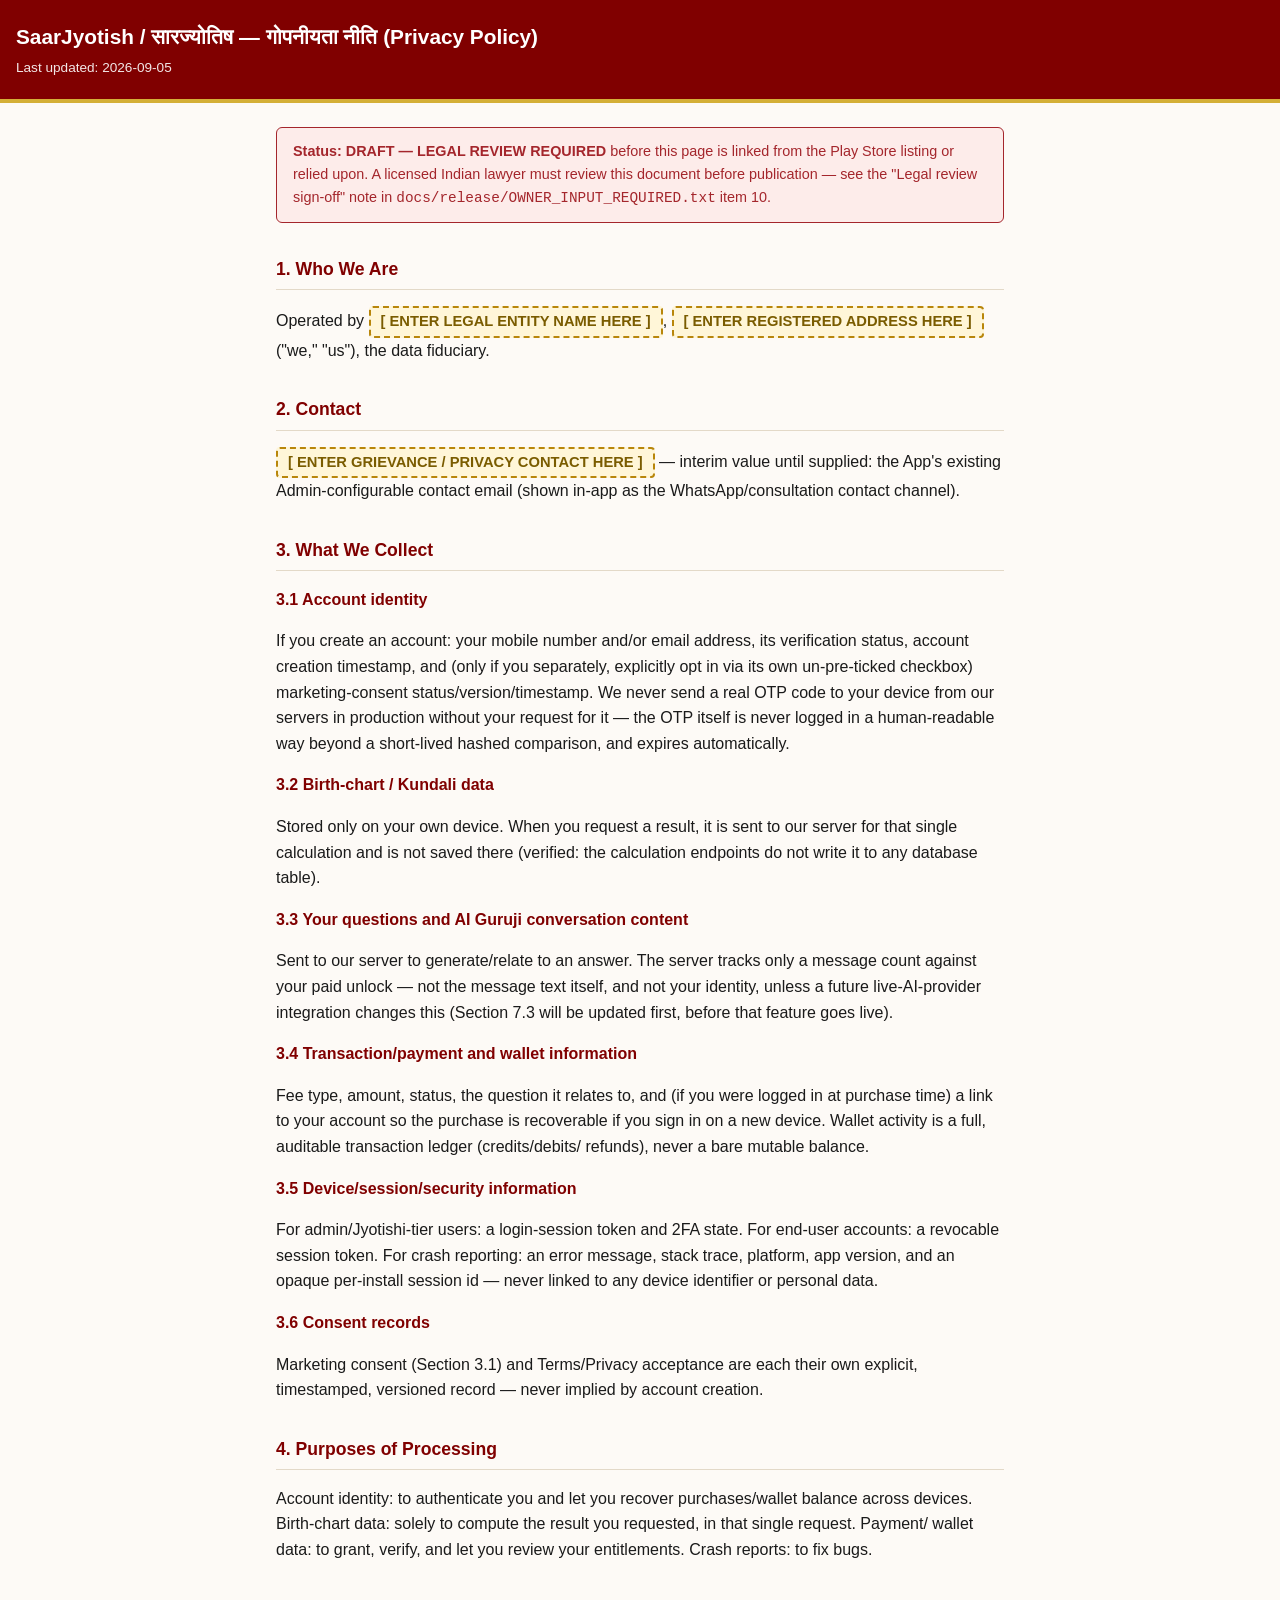
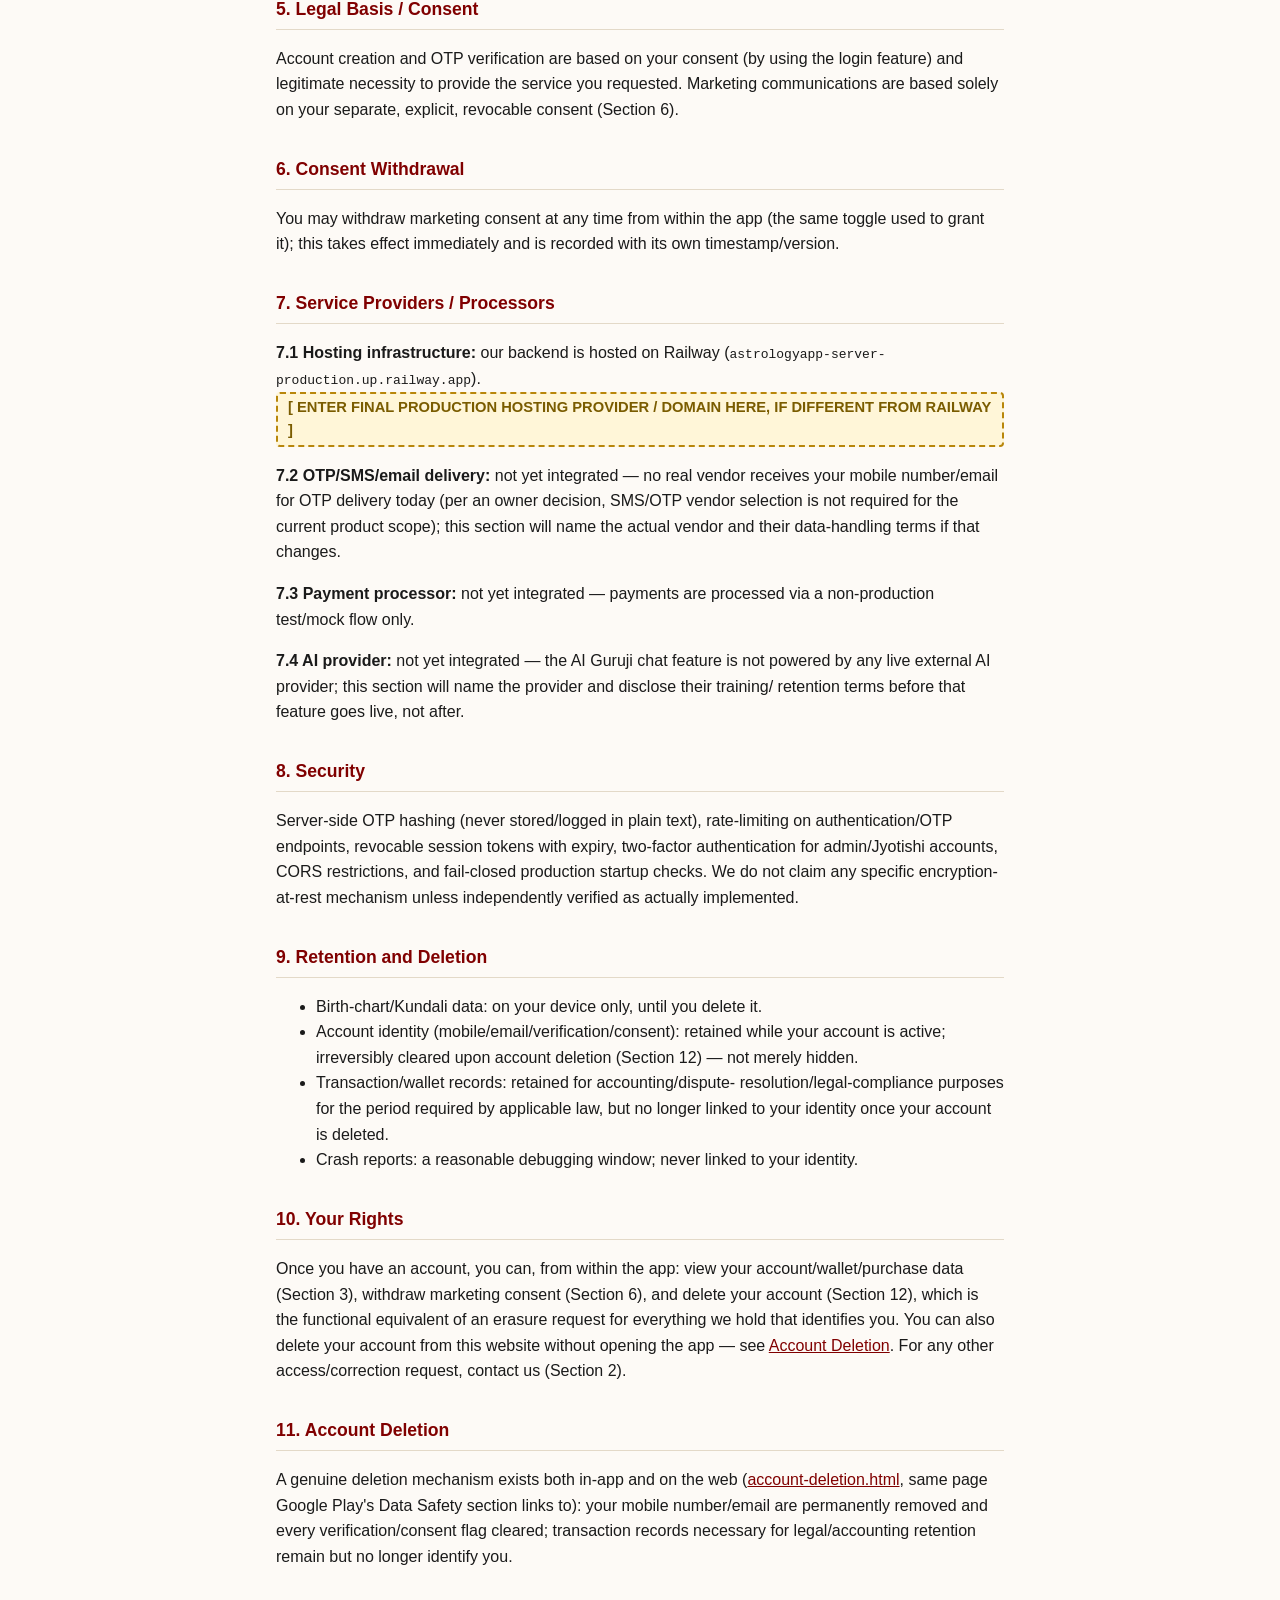
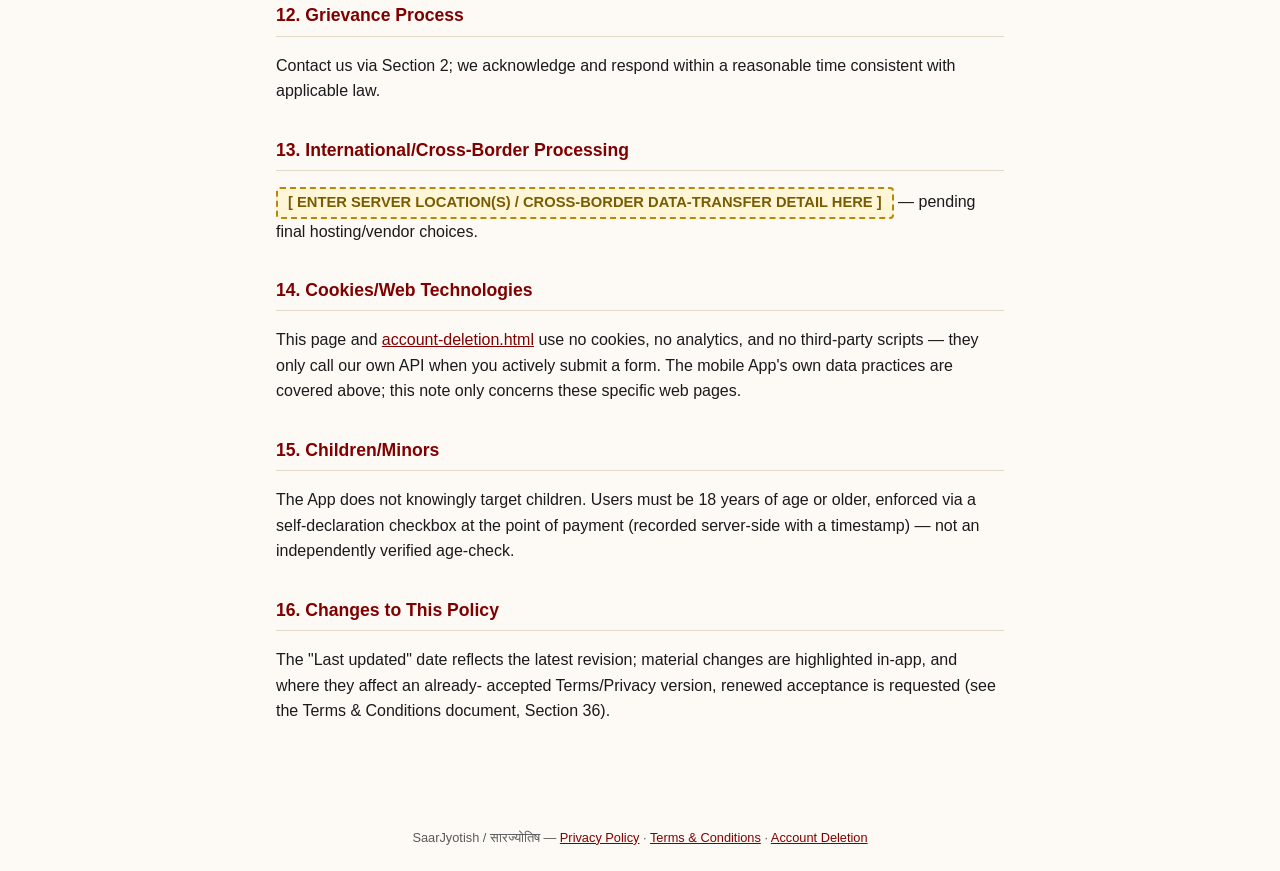
==== privacy-policy.html @ 2328395e "Deploy public legal + account-deletion pages to GitHub Pages Publishes ONLY docs/legal/web/'s 4 site" ====
<!DOCTYPE html>
<html lang="hi">
<head>
<meta charset="UTF-8">
<meta name="viewport" content="width=device-width, initial-scale=1">
<title>Privacy Policy — SaarJyotish / सारज्योतिष</title>
<!--
  Generated from docs/legal/PRIVACY_POLICY.md (kept as the single source
  of truth). If that file changes, re-apply the same edit here -- do not
  hand-drift the two apart. See docs/legal/web/README.md for deployment
  instructions and the full placeholder list.

  This is the publicly-hosted Privacy Policy URL Google Play's Data
  Safety section requires (docs/release/OWNER_INPUT_REQUIRED.txt item 4).
  The page itself is finished; only its HOSTING LOCATION (which domain
  it lives at) and the bracketed [PLACEHOLDER] values below are still
  open -- see the placeholder list in README.md.
-->
<link rel="stylesheet" href="_shared.css">
</head>
<body>
<header class="page-header">
  <h1>SaarJyotish / सारज्योतिष — गोपनीयता नीति (Privacy Policy)</h1>
  <p>Last updated: 2026-09-05</p>
</header>
<main>
  <div class="status-banner">
    <strong>Status: DRAFT — LEGAL REVIEW REQUIRED</strong> before this
    page is linked from the Play Store listing or relied upon. A
    licensed Indian lawyer must review this document before publication
    — see the "Legal review sign-off" note in
    <code>docs/release/OWNER_INPUT_REQUIRED.txt</code> item 10.
  </div>

  <h2>1. Who We Are</h2>
  <p>Operated by <span class="placeholder">[ ENTER LEGAL ENTITY NAME HERE ]</span>,
  <span class="placeholder">[ ENTER REGISTERED ADDRESS HERE ]</span>
  ("we," "us"), the data fiduciary.</p>

  <h2>2. Contact</h2>
  <p><span class="placeholder">[ ENTER GRIEVANCE / PRIVACY CONTACT HERE ]</span>
  — interim value until supplied: the App's existing Admin-configurable
  contact email (shown in-app as the WhatsApp/consultation contact
  channel).</p>

  <h2>3. What We Collect</h2>
  <h3>3.1 Account identity</h3>
  <p>If you create an account: your mobile number and/or email address,
  its verification status, account creation timestamp, and (only if you
  separately, explicitly opt in via its own un-pre-ticked checkbox)
  marketing-consent status/version/timestamp. We never send a real OTP
  code to your device from our servers in production without your
  request for it — the OTP itself is never logged in a human-readable
  way beyond a short-lived hashed comparison, and expires
  automatically.</p>

  <h3>3.2 Birth-chart / Kundali data</h3>
  <p>Stored only on your own device. When you request a result, it is
  sent to our server for that single calculation and is not saved there
  (verified: the calculation endpoints do not write it to any database
  table).</p>

  <h3>3.3 Your questions and AI Guruji conversation content</h3>
  <p>Sent to our server to generate/relate to an answer. The server
  tracks only a message count against your paid unlock — not the
  message text itself, and not your identity, unless a future
  live-AI-provider integration changes this (Section 7.3 will be
  updated first, before that feature goes live).</p>

  <h3>3.4 Transaction/payment and wallet information</h3>
  <p>Fee type, amount, status, the question it relates to, and (if you
  were logged in at purchase time) a link to your account so the
  purchase is recoverable if you sign in on a new device. Wallet
  activity is a full, auditable transaction ledger (credits/debits/
  refunds), never a bare mutable balance.</p>

  <h3>3.5 Device/session/security information</h3>
  <p>For admin/Jyotishi-tier users: a login-session token and 2FA state.
  For end-user accounts: a revocable session token. For crash reporting:
  an error message, stack trace, platform, app version, and an opaque
  per-install session id — never linked to any device identifier or
  personal data.</p>

  <h3>3.6 Consent records</h3>
  <p>Marketing consent (Section 3.1) and Terms/Privacy acceptance are
  each their own explicit, timestamped, versioned record — never implied
  by account creation.</p>

  <h2>4. Purposes of Processing</h2>
  <p>Account identity: to authenticate you and let you recover
  purchases/wallet balance across devices. Birth-chart data: solely to
  compute the result you requested, in that single request. Payment/
  wallet data: to grant, verify, and let you review your entitlements.
  Crash reports: to fix bugs.</p>

  <h2>5. Legal Basis / Consent</h2>
  <p>Account creation and OTP verification are based on your consent (by
  using the login feature) and legitimate necessity to provide the
  service you requested. Marketing communications are based solely on
  your separate, explicit, revocable consent (Section 6).</p>

  <h2>6. Consent Withdrawal</h2>
  <p>You may withdraw marketing consent at any time from within the app
  (the same toggle used to grant it); this takes effect immediately and
  is recorded with its own timestamp/version.</p>

  <h2>7. Service Providers / Processors</h2>
  <p><strong>7.1 Hosting infrastructure:</strong> our backend is hosted
  on Railway (<code>astrologyapp-server-production.up.railway.app</code>).
  <span class="placeholder">[ ENTER FINAL PRODUCTION HOSTING PROVIDER / DOMAIN HERE, IF DIFFERENT FROM RAILWAY ]</span></p>
  <p><strong>7.2 OTP/SMS/email delivery:</strong> not yet integrated — no
  real vendor receives your mobile number/email for OTP delivery today
  (per an owner decision, SMS/OTP vendor selection is not required for
  the current product scope); this section will name the actual vendor
  and their data-handling terms if that changes.</p>
  <p><strong>7.3 Payment processor:</strong> not yet integrated —
  payments are processed via a non-production test/mock flow only.</p>
  <p><strong>7.4 AI provider:</strong> not yet integrated — the AI
  Guruji chat feature is not powered by any live external AI provider;
  this section will name the provider and disclose their training/
  retention terms before that feature goes live, not after.</p>

  <h2>8. Security</h2>
  <p>Server-side OTP hashing (never stored/logged in plain text),
  rate-limiting on authentication/OTP endpoints, revocable session
  tokens with expiry, two-factor authentication for admin/Jyotishi
  accounts, CORS restrictions, and fail-closed production startup
  checks. We do not claim any specific encryption-at-rest mechanism
  unless independently verified as actually implemented.</p>

  <h2>9. Retention and Deletion</h2>
  <ul>
    <li>Birth-chart/Kundali data: on your device only, until you delete it.</li>
    <li>Account identity (mobile/email/verification/consent): retained
    while your account is active; irreversibly cleared upon account
    deletion (Section 12) — not merely hidden.</li>
    <li>Transaction/wallet records: retained for accounting/dispute-
    resolution/legal-compliance purposes for the period required by
    applicable law, but no longer linked to your identity once your
    account is deleted.</li>
    <li>Crash reports: a reasonable debugging window; never linked to
    your identity.</li>
  </ul>

  <h2>10. Your Rights</h2>
  <p>Once you have an account, you can, from within the app: view your
  account/wallet/purchase data (Section 3), withdraw marketing consent
  (Section 6), and delete your account (Section 12), which is the
  functional equivalent of an erasure request for everything we hold
  that identifies you. You can also delete your account from this
  website without opening the app — see
  <a href="account-deletion.html">Account Deletion</a>. For any other
  access/correction request, contact us (Section 2).</p>

  <h2>11. Account Deletion</h2>
  <p>A genuine deletion mechanism exists both in-app and on the web
  (<a href="account-deletion.html">account-deletion.html</a>, same page
  Google Play's Data Safety section links to): your mobile number/email
  are permanently removed and every verification/consent flag cleared;
  transaction records necessary for legal/accounting retention remain
  but no longer identify you.</p>

  <h2>12. Grievance Process</h2>
  <p>Contact us via Section 2; we acknowledge and respond within a
  reasonable time consistent with applicable law.</p>

  <h2>13. International/Cross-Border Processing</h2>
  <p><span class="placeholder">[ ENTER SERVER LOCATION(S) / CROSS-BORDER DATA-TRANSFER DETAIL HERE ]</span>
  — pending final hosting/vendor choices.</p>

  <h2>14. Cookies/Web Technologies</h2>
  <p>This page and <a href="account-deletion.html">account-deletion.html</a>
  use no cookies, no analytics, and no third-party scripts — they only
  call our own API when you actively submit a form. The mobile App's own
  data practices are covered above; this note only concerns these
  specific web pages.</p>

  <h2>15. Children/Minors</h2>
  <p>The App does not knowingly target children. Users must be 18 years
  of age or older, enforced via a self-declaration checkbox at the point
  of payment (recorded server-side with a timestamp) — not an
  independently verified age-check.</p>

  <h2>16. Changes to This Policy</h2>
  <p>The "Last updated" date reflects the latest revision; material
  changes are highlighted in-app, and where they affect an already-
  accepted Terms/Privacy version, renewed acceptance is requested (see
  the Terms &amp; Conditions document, Section 36).</p>
</main>
<footer>
  SaarJyotish / सारज्योतिष —
  <a href="privacy-policy.html">Privacy Policy</a> ·
  <a href="terms-and-conditions.html">Terms &amp; Conditions</a> ·
  <a href="account-deletion.html">Account Deletion</a>
</footer>
</body>
</html>
---- _shared.css ----
/* Shared stylesheet for the SaarJyotish / सारज्योतिष public legal/account
   web pages (privacy-policy.html, terms-and-conditions.html,
   account-deletion.html). Plain CSS, no build step, no external fonts/
   CDN dependency -- these pages must work when copy-pasted onto ANY
   static host with zero configuration (GitHub Pages, Firebase Hosting,
   Netlify, a plain Apache/nginx folder, etc.), per
   docs/legal/web/README.md's own deployment note. Kept deliberately
   plain/utilitarian (this is a compliance document, not a marketing
   page) -- reuses the app's own gold/maroon brand pair
   (lib/shared/theme.dart's kBrandGold/kBrandMaroon) only as thin
   accents, not as heavy styling. */

:root {
  --maroon: #800000;
  --gold: #d4af37;
  --ink: #1a1a1a;
  --muted: #5a5a5a;
  --bg: #fdfaf6;
  --card-bg: #ffffff;
  --border: #e3d9c8;
  --placeholder-bg: #fff6d8;
  --placeholder-border: #b8860b;
  --danger: #a4262c;
}

* { box-sizing: border-box; }

body {
  margin: 0;
  font-family: -apple-system, "Segoe UI", "Noto Sans Devanagari", Roboto, Helvetica, Arial, sans-serif;
  color: var(--ink);
  background: var(--bg);
  line-height: 1.6;
}

header.page-header {
  background: var(--maroon);
  color: #fff;
  padding: 20px 16px;
  border-bottom: 4px solid var(--gold);
}

header.page-header h1 {
  margin: 0;
  font-size: 1.3rem;
}

header.page-header p {
  margin: 4px 0 0;
  font-size: 0.85rem;
  opacity: 0.9;
}

main {
  max-width: 760px;
  margin: 0 auto;
  padding: 24px 16px 64px;
}

.status-banner {
  background: #fdecea;
  border: 1px solid var(--danger);
  color: var(--danger);
  padding: 12px 16px;
  border-radius: 6px;
  font-size: 0.9rem;
  margin-bottom: 24px;
}

h2 {
  color: var(--maroon);
  font-size: 1.1rem;
  border-bottom: 1px solid var(--border);
  padding-bottom: 6px;
  margin-top: 32px;
}

h3 {
  color: var(--maroon);
  font-size: 1rem;
}

/* The visually-unmistakable "blank rectangle" placeholder for any
   real-world owner value not yet known -- deliberately NOT just
   bracketed inline text buried in a paragraph, so it reads as an empty
   form field waiting to be filled, not as finished prose. */
.placeholder {
  display: inline-block;
  background: var(--placeholder-bg);
  border: 2px dashed var(--placeholder-border);
  border-radius: 4px;
  padding: 2px 10px;
  font-weight: 600;
  color: #7a5c00;
  font-size: 0.92em;
}

.card {
  background: var(--card-bg);
  border: 1px solid var(--border);
  border-radius: 8px;
  padding: 20px;
  margin: 20px 0;
}

label {
  display: block;
  font-weight: 600;
  margin-bottom: 6px;
  margin-top: 14px;
}

input[type="text"], input[type="tel"], input[type="email"] {
  width: 100%;
  padding: 10px 12px;
  font-size: 1rem;
  border: 1px solid var(--border);
  border-radius: 6px;
  background: #fff;
}

button {
  background: var(--maroon);
  color: #fff;
  border: none;
  padding: 11px 20px;
  font-size: 1rem;
  border-radius: 6px;
  cursor: pointer;
  margin-top: 16px;
}

button:disabled { opacity: 0.55; cursor: not-allowed; }
button.danger { background: var(--danger); }
button.secondary { background: transparent; color: var(--maroon); border: 1px solid var(--maroon); }

.msg { padding: 10px 14px; border-radius: 6px; margin-top: 14px; font-size: 0.92rem; }
.msg.error { background: #fdecea; color: var(--danger); border: 1px solid var(--danger); }
.msg.success { background: #eaf7ea; color: #1e6b1e; border: 1px solid #1e6b1e; }
.msg.info { background: #eef3fb; color: #1b4b8f; border: 1px solid #1b4b8f; }

footer {
  text-align: center;
  color: var(--muted);
  font-size: 0.8rem;
  padding: 24px 16px;
}

.checkbox-row { display: flex; align-items: flex-start; gap: 8px; margin-top: 16px; }
.checkbox-row input { margin-top: 4px; }
.checkbox-row label { font-weight: normal; margin: 0; }

a { color: var(--maroon); }
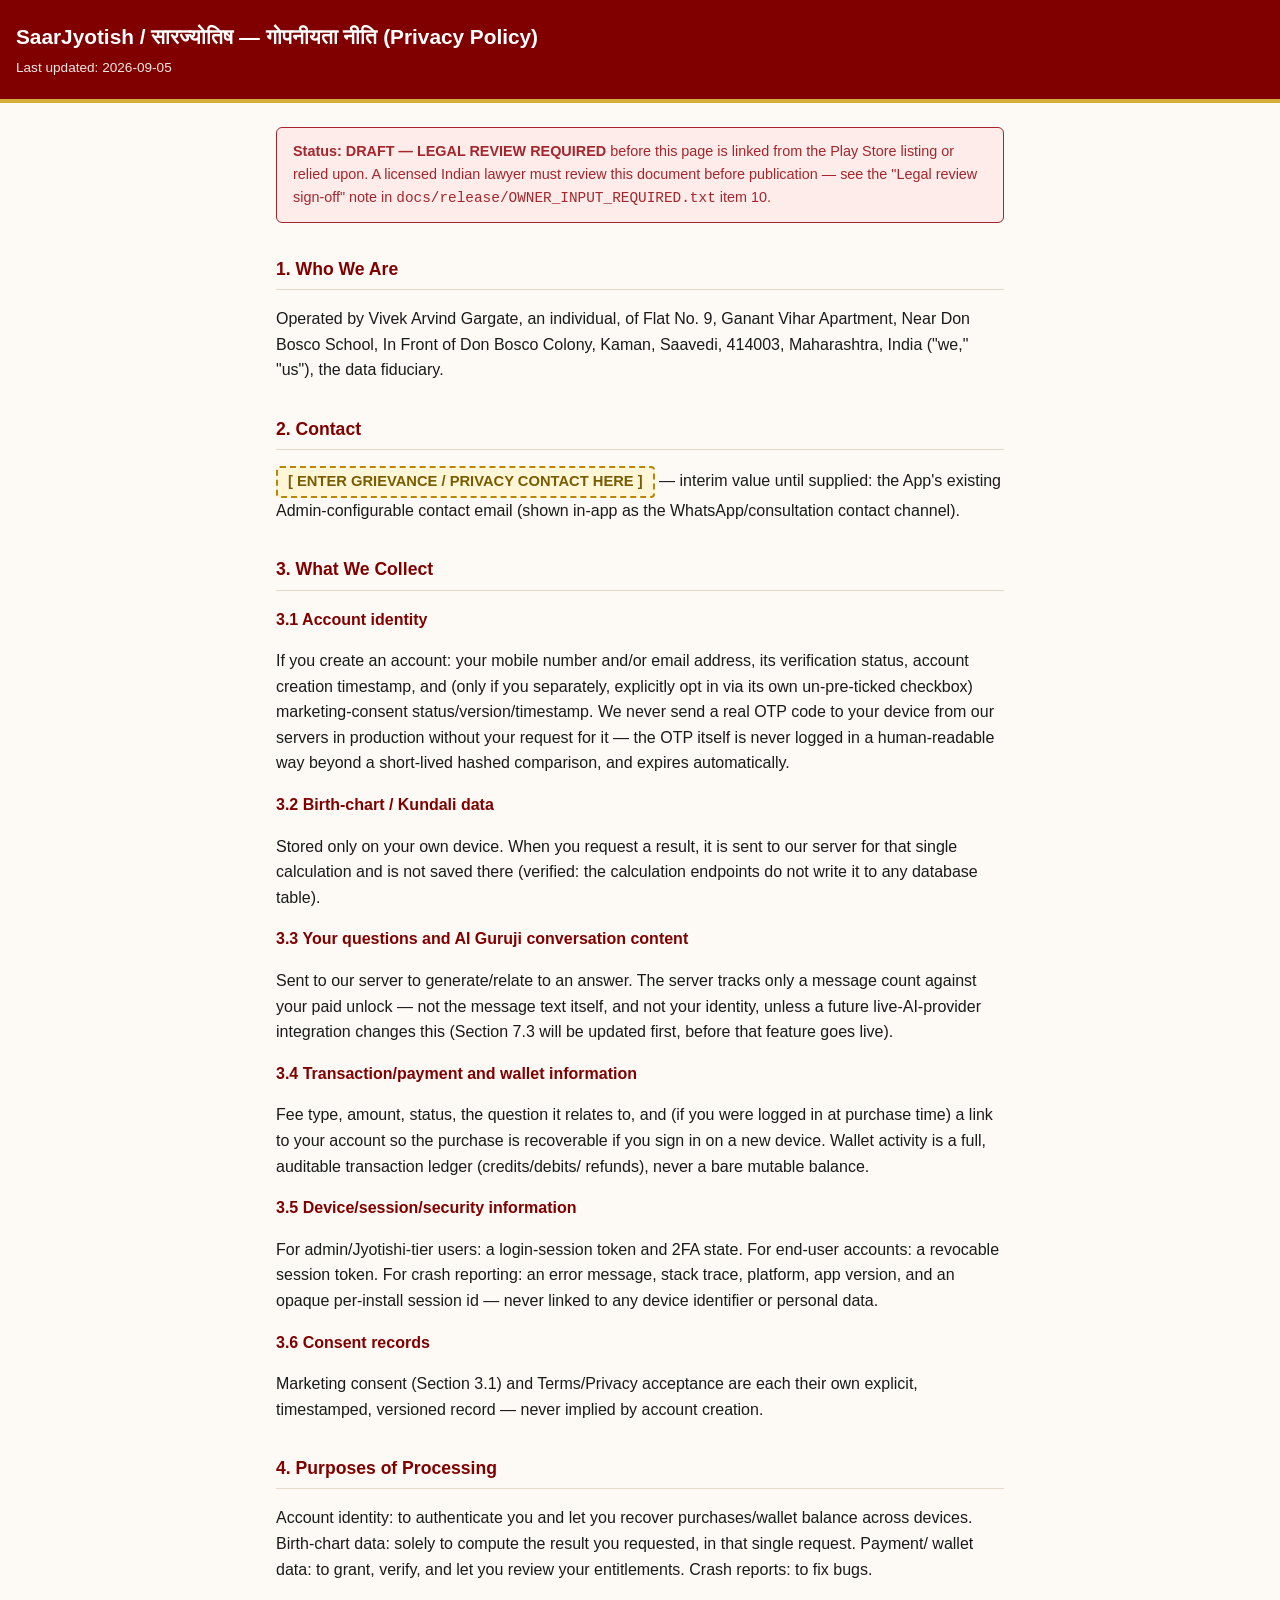
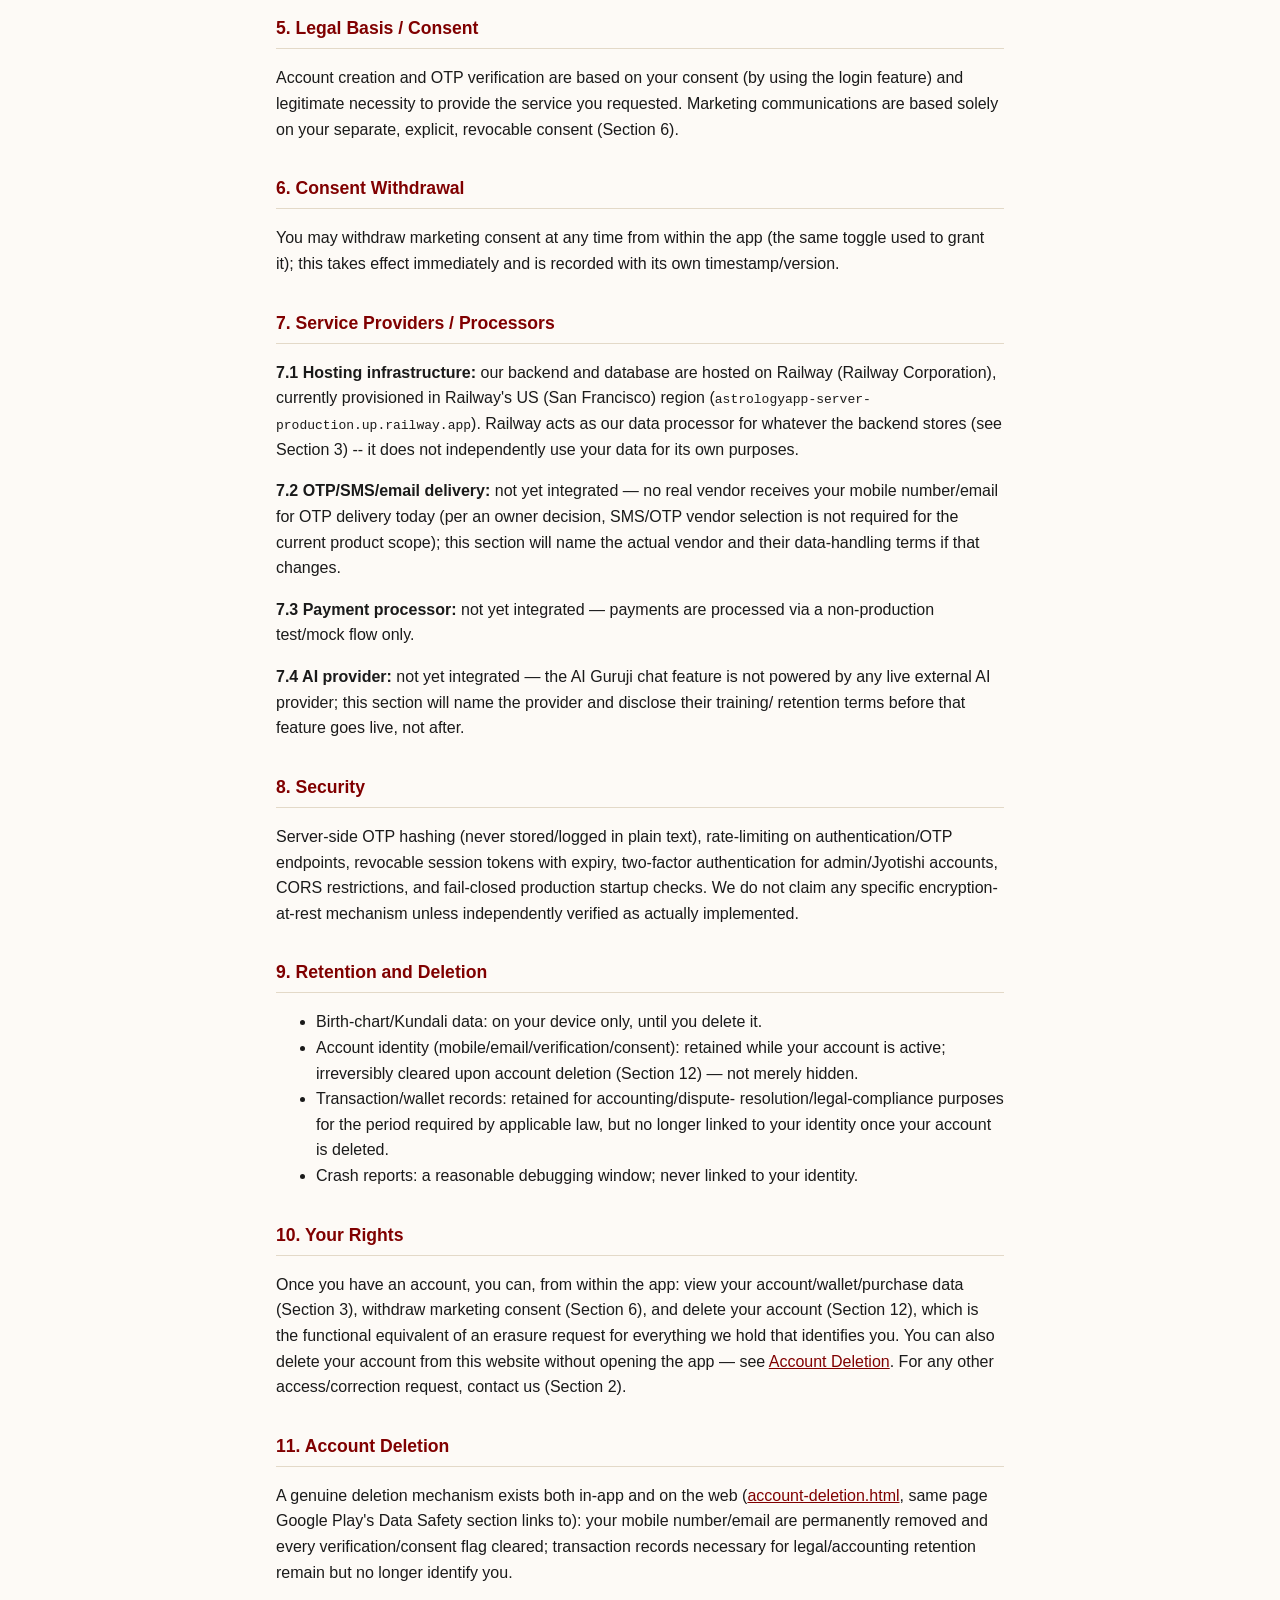
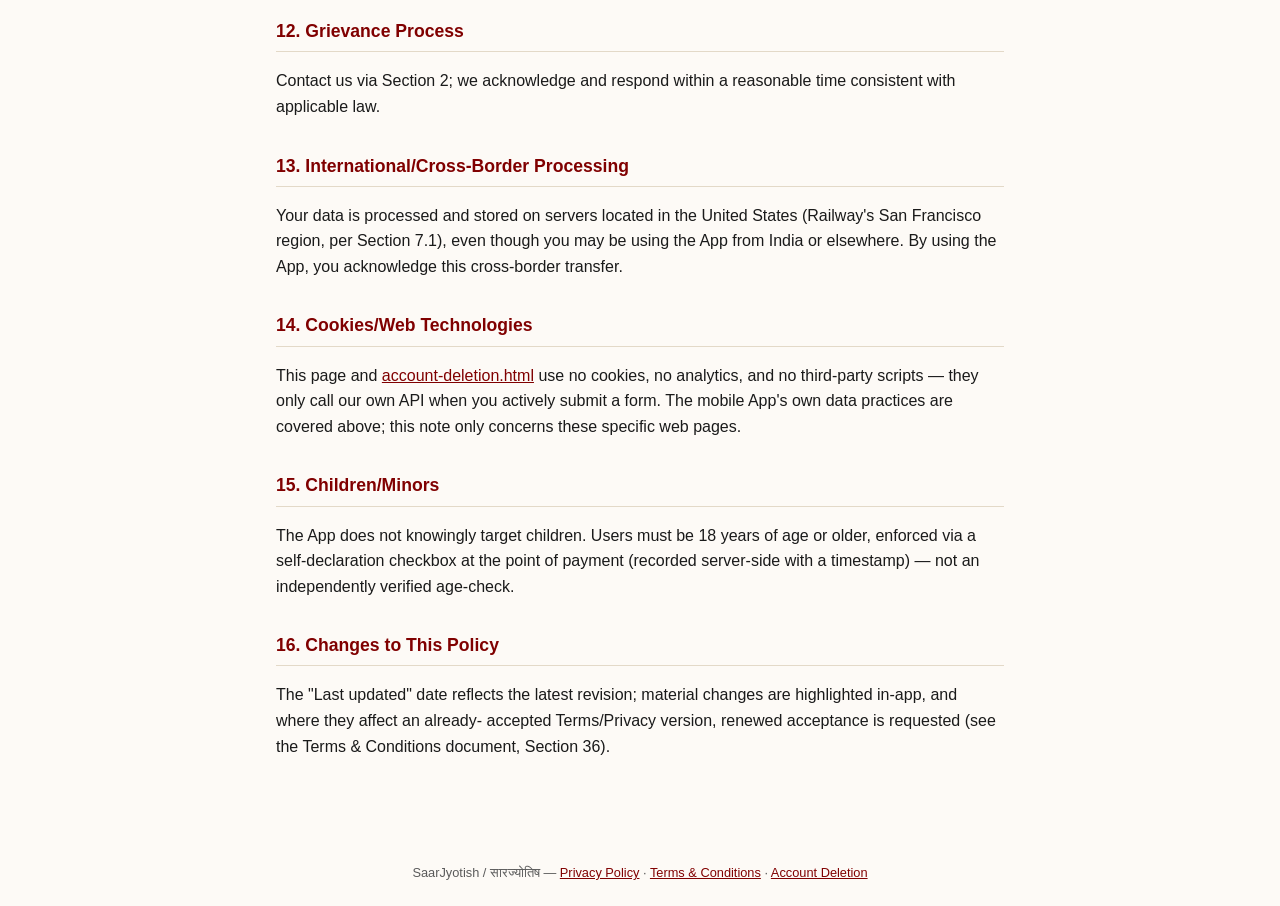
==== commit 61d44bfa: "Fill in operator identity, hosting disclosure, and jurisdiction (owner-supplied 2026-09-14) - Sectio" ====
--- a/privacy-policy.html
+++ b/privacy-policy.html
@@ -33,8 +33,9 @@
   </div>
 
   <h2>1. Who We Are</h2>
-  <p>Operated by <span class="placeholder">[ ENTER LEGAL ENTITY NAME HERE ]</span>,
-  <span class="placeholder">[ ENTER REGISTERED ADDRESS HERE ]</span>
+  <p>Operated by Vivek Arvind Gargate, an individual, of Flat No. 9,
+  Ganant Vihar Apartment, Near Don Bosco School, In Front of Don Bosco
+  Colony, Kaman, Saavedi, 414003, Maharashtra, India
   ("we," "us"), the data fiduciary.</p>
 
   <h2>2. Contact</h2>
@@ -105,9 +106,13 @@
   is recorded with its own timestamp/version.</p>
 
   <h2>7. Service Providers / Processors</h2>
-  <p><strong>7.1 Hosting infrastructure:</strong> our backend is hosted
-  on Railway (<code>astrologyapp-server-production.up.railway.app</code>).
-  <span class="placeholder">[ ENTER FINAL PRODUCTION HOSTING PROVIDER / DOMAIN HERE, IF DIFFERENT FROM RAILWAY ]</span></p>
+  <p><strong>7.1 Hosting infrastructure:</strong> our backend and
+  database are hosted on Railway (Railway Corporation), currently
+  provisioned in Railway's US (San Francisco) region
+  (<code>astrologyapp-server-production.up.railway.app</code>). Railway
+  acts as our data processor for whatever the backend stores (see
+  Section 3) -- it does not independently use your data for its own
+  purposes.</p>
   <p><strong>7.2 OTP/SMS/email delivery:</strong> not yet integrated — no
   real vendor receives your mobile number/email for OTP delivery today
   (per an owner decision, SMS/OTP vendor selection is not required for
@@ -165,8 +170,10 @@
   reasonable time consistent with applicable law.</p>
 
   <h2>13. International/Cross-Border Processing</h2>
-  <p><span class="placeholder">[ ENTER SERVER LOCATION(S) / CROSS-BORDER DATA-TRANSFER DETAIL HERE ]</span>
-  — pending final hosting/vendor choices.</p>
+  <p>Your data is processed and stored on servers located in the United
+  States (Railway's San Francisco region, per Section 7.1), even though
+  you may be using the App from India or elsewhere. By using the App,
+  you acknowledge this cross-border transfer.</p>
 
   <h2>14. Cookies/Web Technologies</h2>
   <p>This page and <a href="account-deletion.html">account-deletion.html</a>
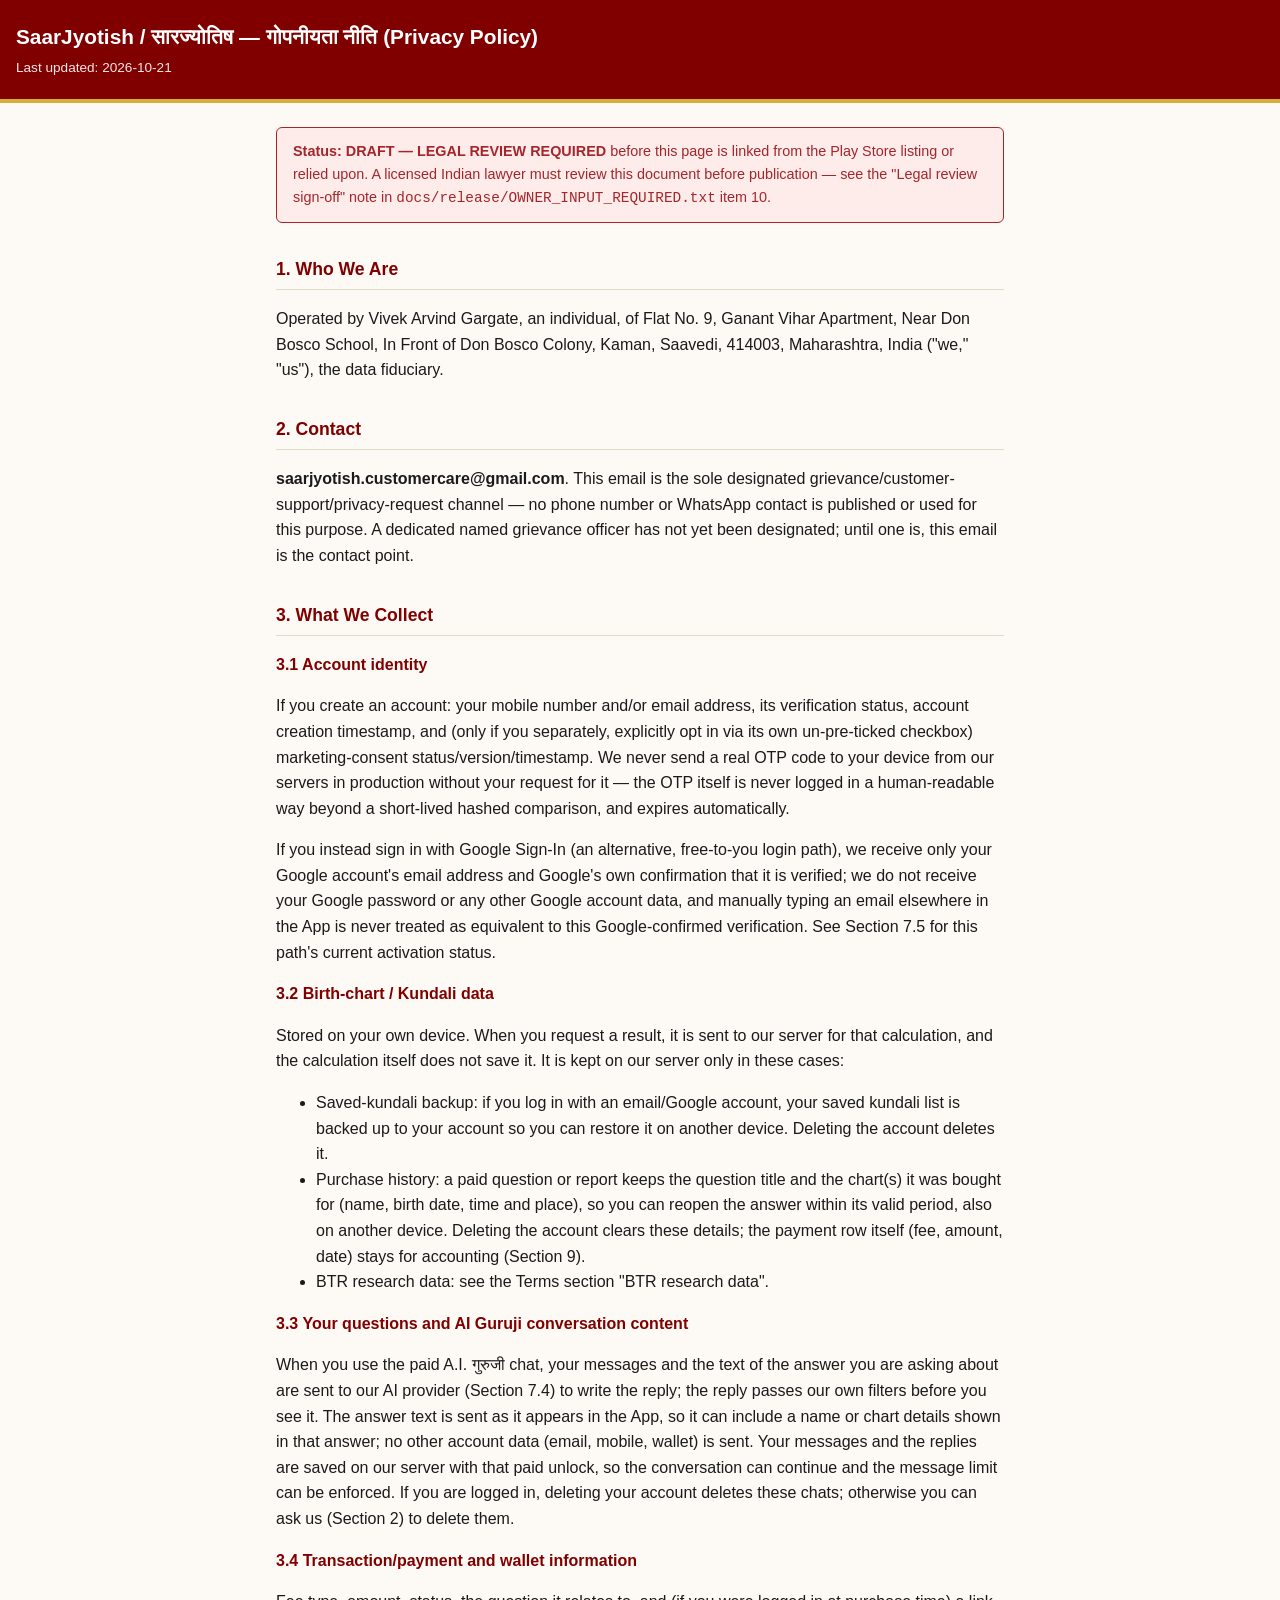
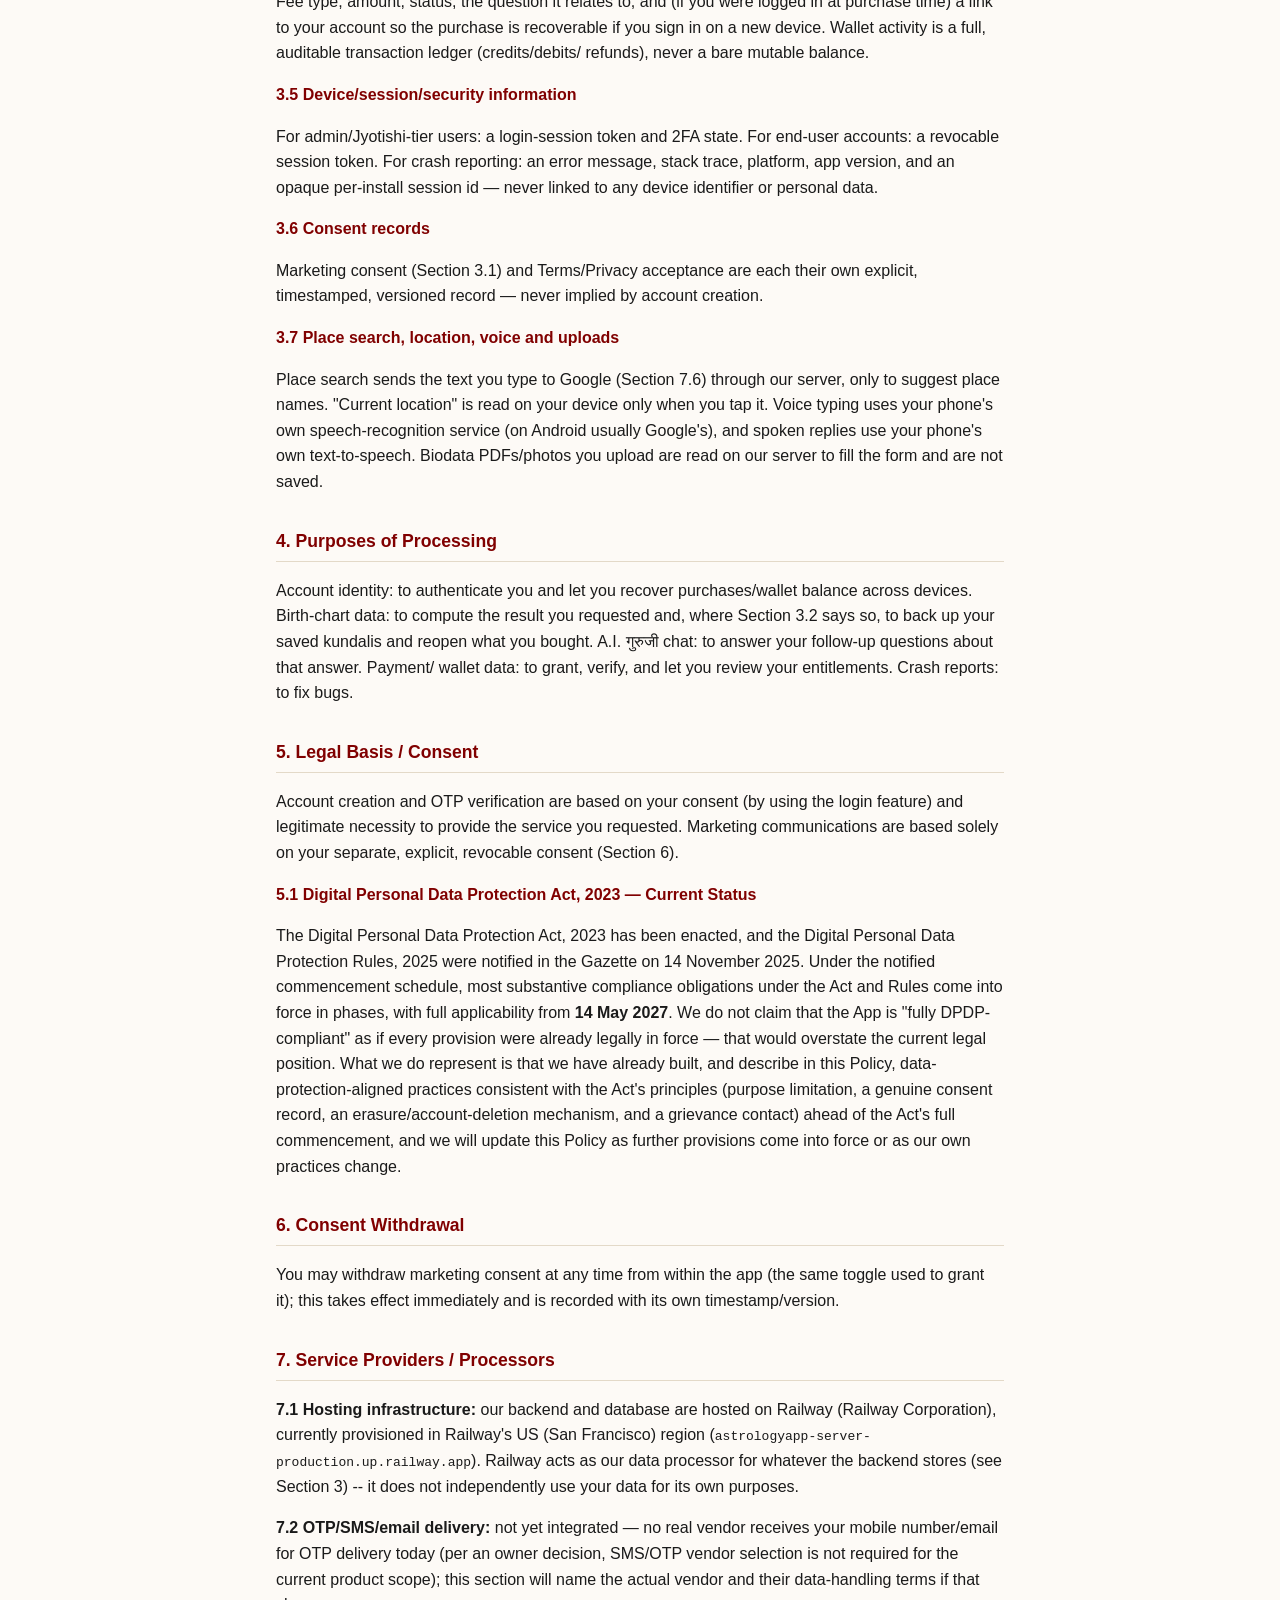
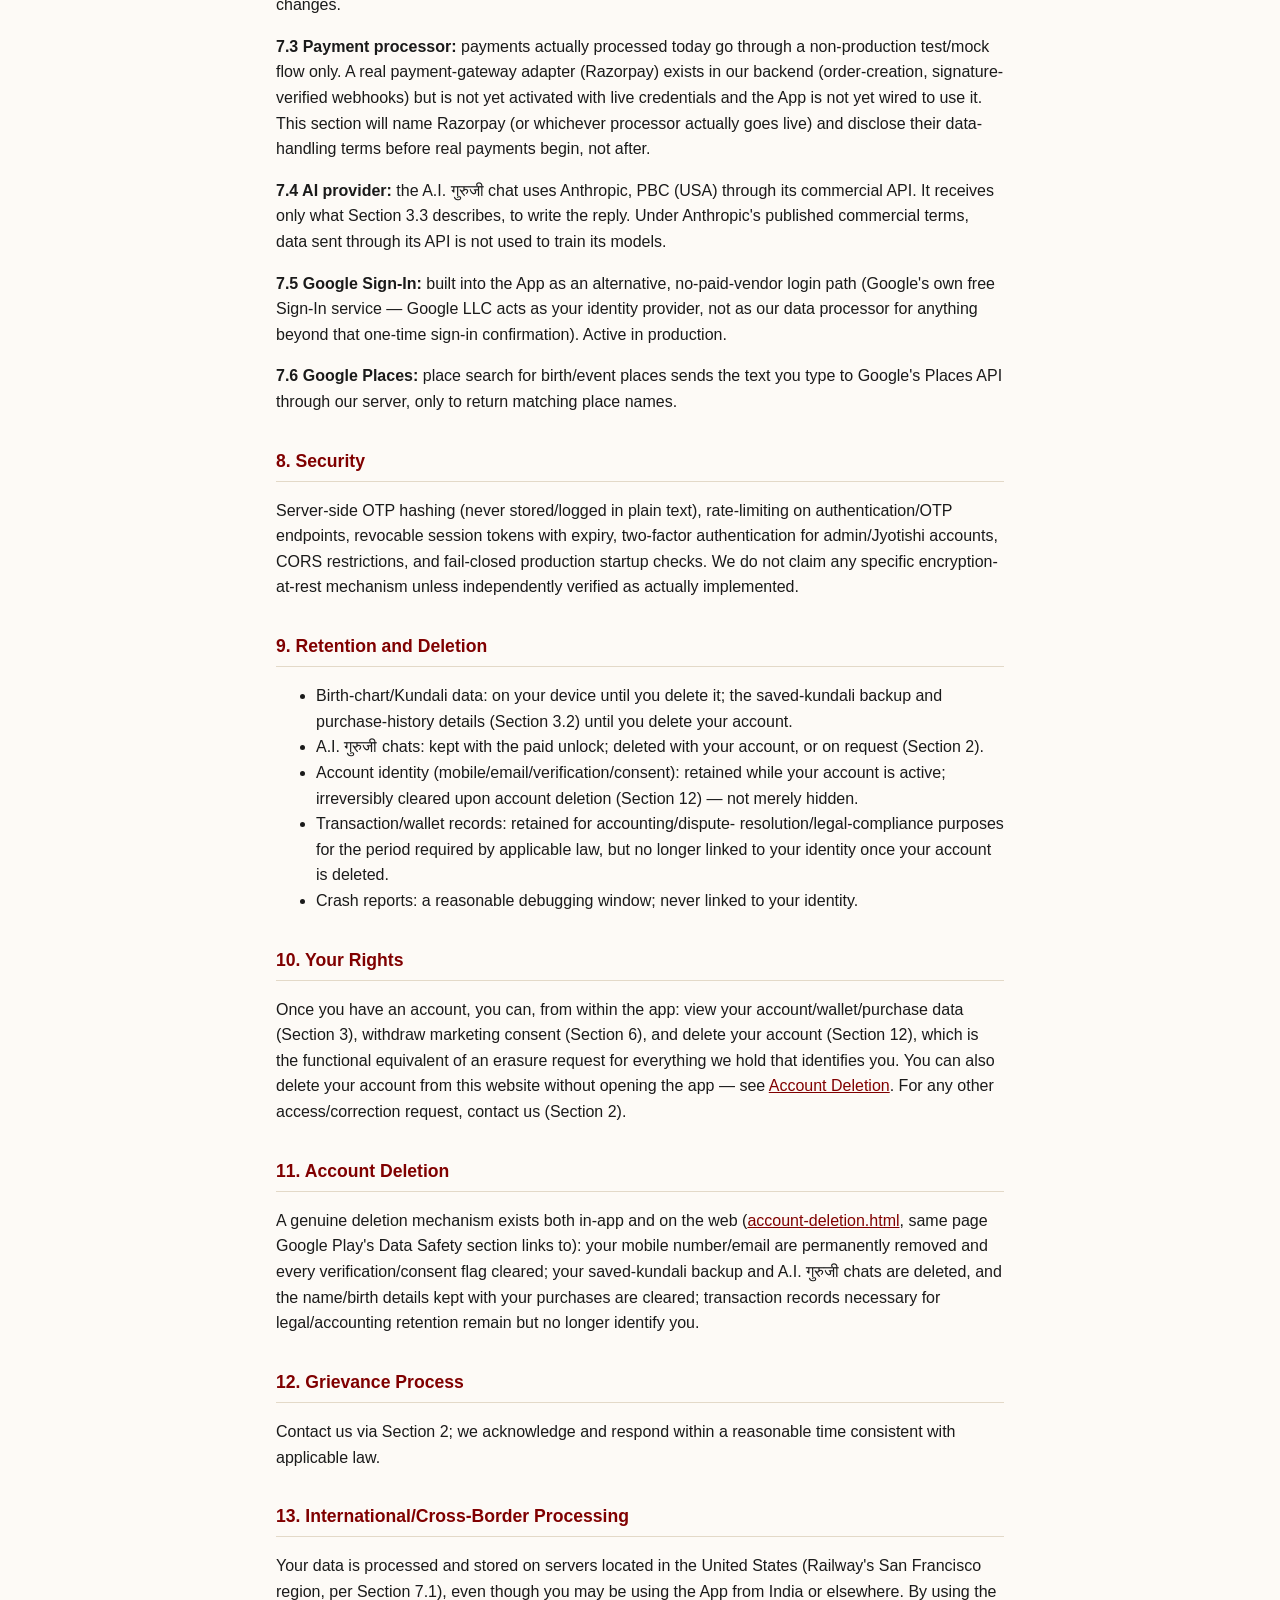
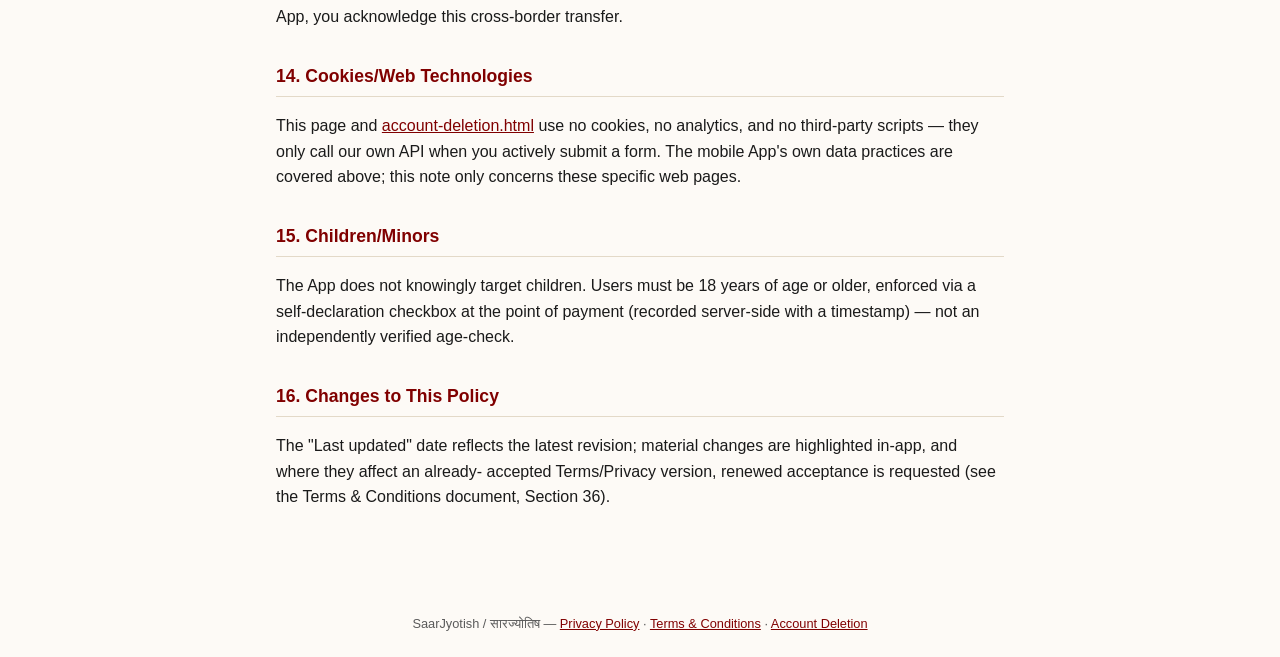
==== commit 0f5c3c6d: "Privacy policy: what the app keeps and shares (saved-kundali backup, purchase history, A.I. गुरुजी c" ====
--- a/privacy-policy.html
+++ b/privacy-policy.html
@@ -21,7 +21,7 @@
 <body>
 <header class="page-header">
   <h1>SaarJyotish / सारज्योतिष — गोपनीयता नीति (Privacy Policy)</h1>
-  <p>Last updated: 2026-09-05</p>
+  <p>Last updated: 2026-10-21</p>
 </header>
 <main>
   <div class="status-banner">
@@ -39,10 +39,11 @@
   ("we," "us"), the data fiduciary.</p>
 
   <h2>2. Contact</h2>
-  <p><span class="placeholder">[ ENTER GRIEVANCE / PRIVACY CONTACT HERE ]</span>
-  — interim value until supplied: the App's existing Admin-configurable
-  contact email (shown in-app as the WhatsApp/consultation contact
-  channel).</p>
+  <p><strong>saarjyotish.customercare@gmail.com</strong>. This email is
+  the sole designated grievance/customer-support/privacy-request
+  channel — no phone number or WhatsApp contact is published or used
+  for this purpose. A dedicated named grievance officer has not yet
+  been designated; until one is, this email is the contact point.</p>
 
   <h2>3. What We Collect</h2>
   <h3>3.1 Account identity</h3>
@@ -55,18 +56,42 @@
   way beyond a short-lived hashed comparison, and expires
   automatically.</p>
 
+  <p>If you instead sign in with Google Sign-In (an alternative,
+  free-to-you login path), we receive only your Google account's email
+  address and Google's own confirmation that it is verified; we do not
+  receive your Google password or any other Google account data, and
+  manually typing an email elsewhere in the App is never treated as
+  equivalent to this Google-confirmed verification. See Section 7.5 for
+  this path's current activation status.</p>
+
   <h3>3.2 Birth-chart / Kundali data</h3>
-  <p>Stored only on your own device. When you request a result, it is
-  sent to our server for that single calculation and is not saved there
-  (verified: the calculation endpoints do not write it to any database
-  table).</p>
+  <p>Stored on your own device. When you request a result, it is sent to
+  our server for that calculation, and the calculation itself does not
+  save it. It is kept on our server only in these cases:</p>
+  <ul>
+    <li>Saved-kundali backup: if you log in with an email/Google account,
+    your saved kundali list is backed up to your account so you can
+    restore it on another device. Deleting the account deletes it.</li>
+    <li>Purchase history: a paid question or report keeps the question
+    title and the chart(s) it was bought for (name, birth date, time and
+    place), so you can reopen the answer within its valid period, also on
+    another device. Deleting the account clears these details; the
+    payment row itself (fee, amount, date) stays for accounting
+    (Section 9).</li>
+    <li>BTR research data: see the Terms section "BTR research data".</li>
+  </ul>
 
   <h3>3.3 Your questions and AI Guruji conversation content</h3>
-  <p>Sent to our server to generate/relate to an answer. The server
-  tracks only a message count against your paid unlock — not the
-  message text itself, and not your identity, unless a future
-  live-AI-provider integration changes this (Section 7.3 will be
-  updated first, before that feature goes live).</p>
+  <p>When you use the paid A.I. गुरुजी chat, your messages and the text of
+  the answer you are asking about are sent to our AI provider (Section
+  7.4) to write the reply; the reply passes our own filters before you
+  see it. The answer text is sent as it appears in the App, so it can
+  include a name or chart details shown in that answer; no other account
+  data (email, mobile, wallet) is sent. Your messages and the replies are
+  saved on our server with that paid unlock, so the conversation can
+  continue and the message limit can be enforced. If you are logged in,
+  deleting your account deletes these chats; otherwise you can ask us
+  (Section 2) to delete them.</p>
 
   <h3>3.4 Transaction/payment and wallet information</h3>
   <p>Fee type, amount, status, the question it relates to, and (if you
@@ -87,10 +112,20 @@
   each their own explicit, timestamped, versioned record — never implied
   by account creation.</p>
 
+  <h3>3.7 Place search, location, voice and uploads</h3>
+  <p>Place search sends the text you type to Google (Section 7.6) through
+  our server, only to suggest place names. "Current location" is read on
+  your device only when you tap it. Voice typing uses your phone's own
+  speech-recognition service (on Android usually Google's), and spoken
+  replies use your phone's own text-to-speech. Biodata PDFs/photos you
+  upload are read on our server to fill the form and are not saved.</p>
+
   <h2>4. Purposes of Processing</h2>
   <p>Account identity: to authenticate you and let you recover
-  purchases/wallet balance across devices. Birth-chart data: solely to
-  compute the result you requested, in that single request. Payment/
+  purchases/wallet balance across devices. Birth-chart data: to compute
+  the result you requested and, where Section 3.2 says so, to back up
+  your saved kundalis and reopen what you bought. A.I. गुरुजी chat: to
+  answer your follow-up questions about that answer. Payment/
   wallet data: to grant, verify, and let you review your entitlements.
   Crash reports: to fix bugs.</p>
 
@@ -99,6 +134,22 @@
   using the login feature) and legitimate necessity to provide the
   service you requested. Marketing communications are based solely on
   your separate, explicit, revocable consent (Section 6).</p>
+
+  <h3>5.1 Digital Personal Data Protection Act, 2023 — Current Status</h3>
+  <p>The Digital Personal Data Protection Act, 2023 has been enacted,
+  and the Digital Personal Data Protection Rules, 2025 were notified in
+  the Gazette on 14 November 2025. Under the notified commencement
+  schedule, most substantive compliance obligations under the Act and
+  Rules come into force in phases, with full applicability from
+  <strong>14 May 2027</strong>. We do not claim that the App is "fully
+  DPDP-compliant" as if every provision were already legally in force —
+  that would overstate the current legal position. What we do represent
+  is that we have already built, and describe in this Policy,
+  data-protection-aligned practices consistent with the Act's
+  principles (purpose limitation, a genuine consent record, an
+  erasure/account-deletion mechanism, and a grievance contact) ahead of
+  the Act's full commencement, and we will update this Policy as
+  further provisions come into force or as our own practices change.</p>
 
   <h2>6. Consent Withdrawal</h2>
   <p>You may withdraw marketing consent at any time from within the app
@@ -118,12 +169,27 @@
   (per an owner decision, SMS/OTP vendor selection is not required for
   the current product scope); this section will name the actual vendor
   and their data-handling terms if that changes.</p>
-  <p><strong>7.3 Payment processor:</strong> not yet integrated —
-  payments are processed via a non-production test/mock flow only.</p>
-  <p><strong>7.4 AI provider:</strong> not yet integrated — the AI
-  Guruji chat feature is not powered by any live external AI provider;
-  this section will name the provider and disclose their training/
-  retention terms before that feature goes live, not after.</p>
+  <p><strong>7.3 Payment processor:</strong> payments actually processed
+  today go through a non-production test/mock flow only. A real
+  payment-gateway adapter (Razorpay) exists in our backend
+  (order-creation, signature-verified webhooks) but is not yet
+  activated with live credentials and the App is not yet wired to use
+  it. This section will name Razorpay (or whichever processor actually
+  goes live) and disclose their data-handling terms before real
+  payments begin, not after.</p>
+  <p><strong>7.4 AI provider:</strong> the A.I. गुरुजी chat uses
+  Anthropic, PBC (USA) through its commercial API. It receives only what
+  Section 3.3 describes, to write the reply. Under Anthropic's published
+  commercial terms, data sent through its API is not used to train its
+  models.</p>
+  <p><strong>7.5 Google Sign-In:</strong> built into the App as an
+  alternative, no-paid-vendor login path (Google's own free Sign-In
+  service — Google LLC acts as your identity provider, not as our data
+  processor for anything beyond that one-time sign-in confirmation).
+  Active in production.</p>
+  <p><strong>7.6 Google Places:</strong> place search for birth/event
+  places sends the text you type to Google's Places API through our
+  server, only to return matching place names.</p>
 
   <h2>8. Security</h2>
   <p>Server-side OTP hashing (never stored/logged in plain text),
@@ -135,7 +201,11 @@
 
   <h2>9. Retention and Deletion</h2>
   <ul>
-    <li>Birth-chart/Kundali data: on your device only, until you delete it.</li>
+    <li>Birth-chart/Kundali data: on your device until you delete it; the
+    saved-kundali backup and purchase-history details (Section 3.2) until
+    you delete your account.</li>
+    <li>A.I. गुरुजी chats: kept with the paid unlock; deleted with your
+    account, or on request (Section 2).</li>
     <li>Account identity (mobile/email/verification/consent): retained
     while your account is active; irreversibly cleared upon account
     deletion (Section 12) — not merely hidden.</li>
@@ -162,8 +232,10 @@
   (<a href="account-deletion.html">account-deletion.html</a>, same page
   Google Play's Data Safety section links to): your mobile number/email
   are permanently removed and every verification/consent flag cleared;
-  transaction records necessary for legal/accounting retention remain
-  but no longer identify you.</p>
+  your saved-kundali backup and A.I. गुरुजी chats are deleted, and the
+  name/birth details kept with your purchases are cleared; transaction
+  records necessary for legal/accounting retention remain but no longer
+  identify you.</p>
 
   <h2>12. Grievance Process</h2>
   <p>Contact us via Section 2; we acknowledge and respond within a
